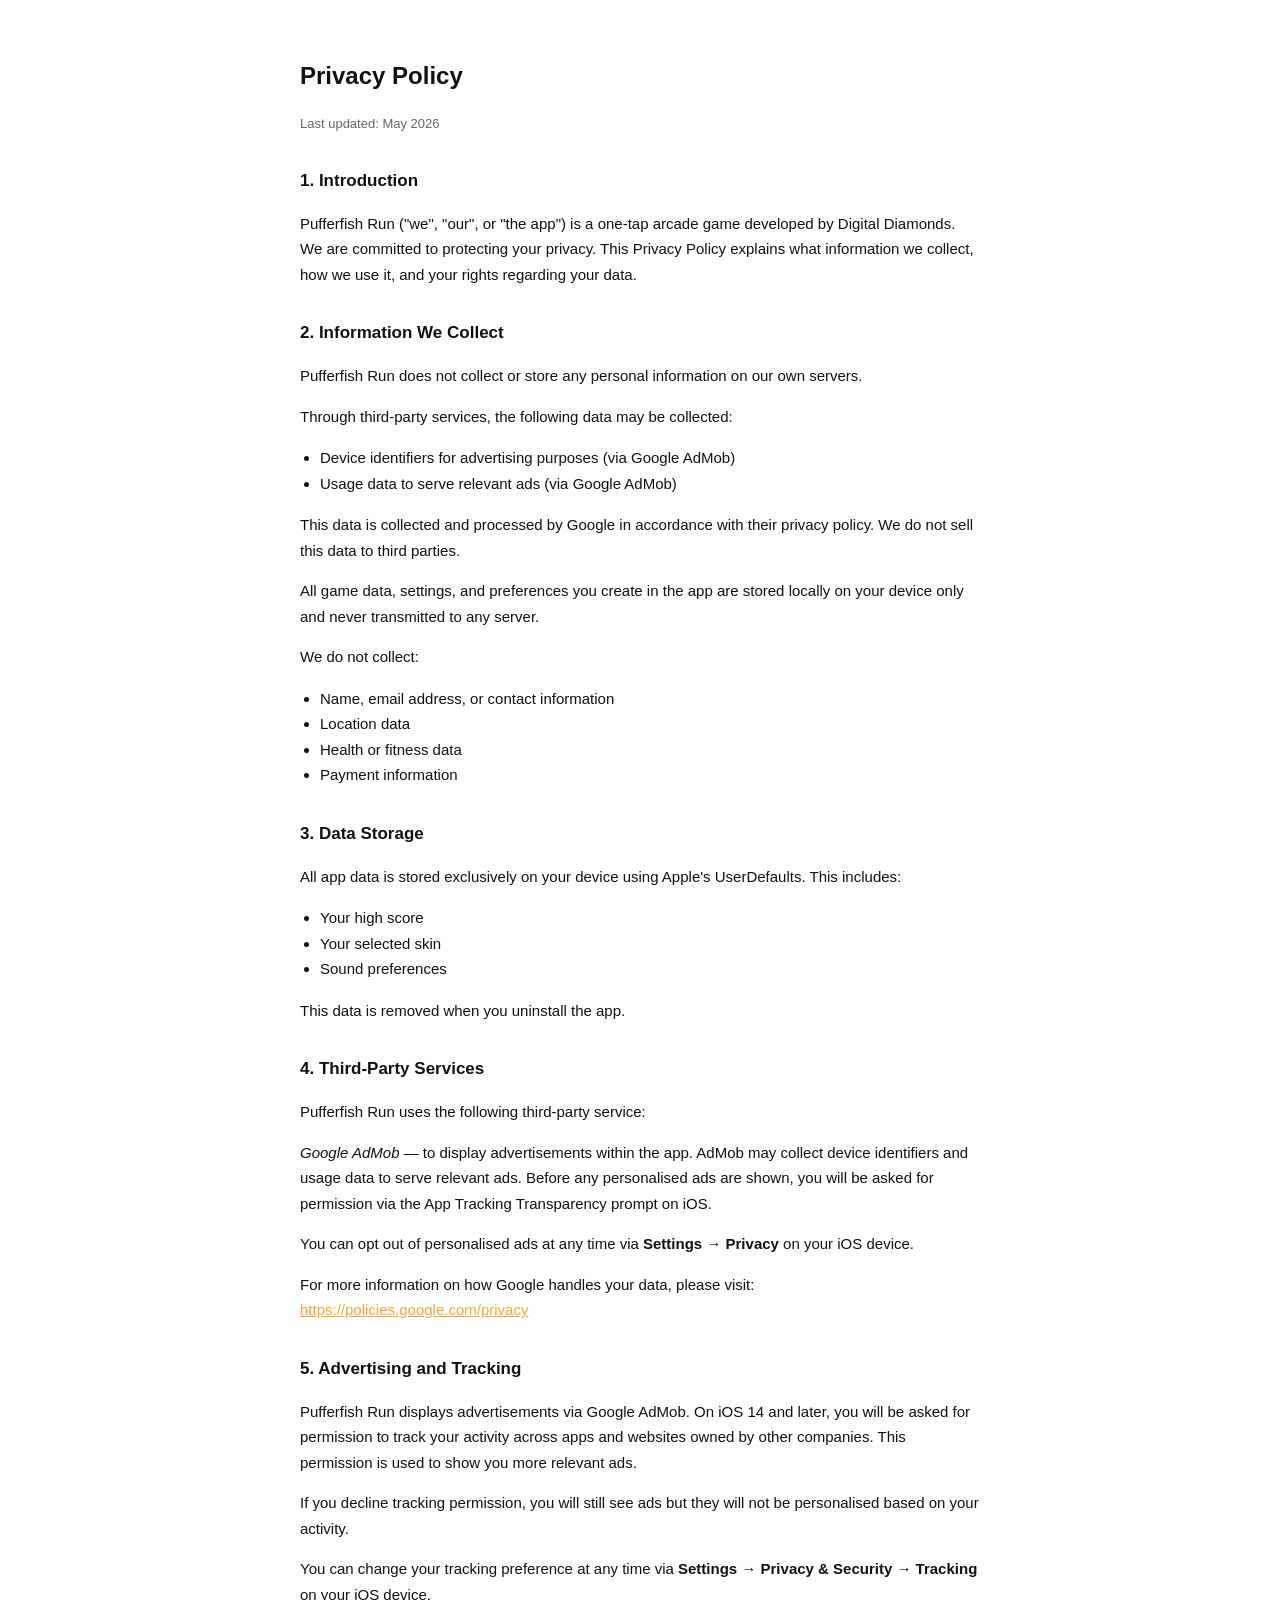
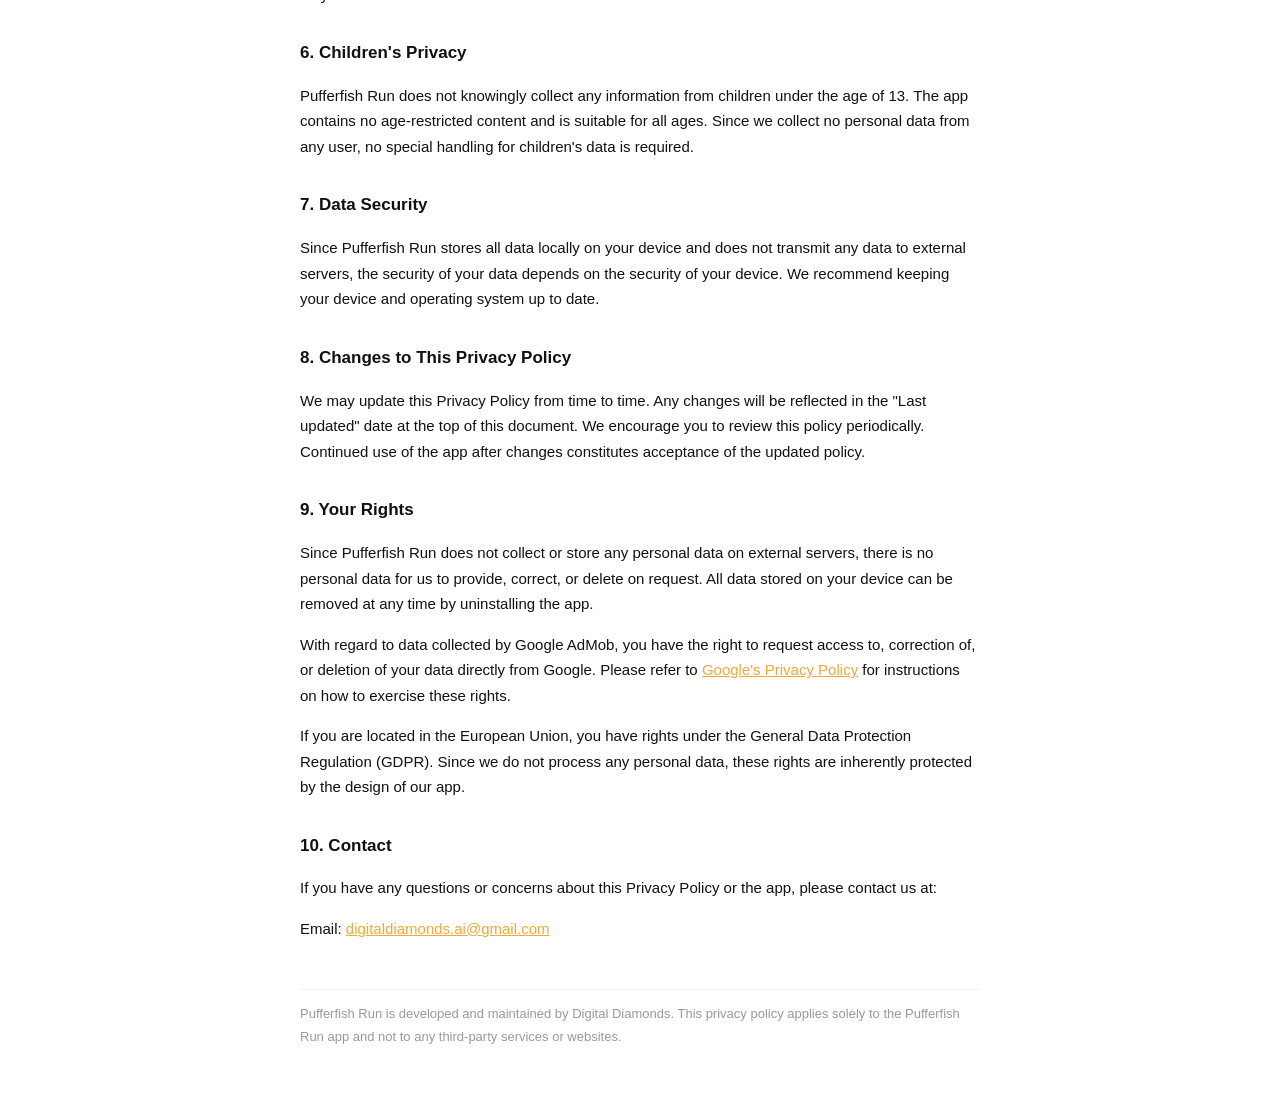
==== docs/index.html @ cb3c5f77 "added whole game" ====
<!DOCTYPE html>
<html lang="en">
<head>
  <meta charset="UTF-8">
  <meta name="viewport" content="width=device-width, initial-scale=1.0">
  <title>Pufferfish Run — Privacy Policy</title>
  <style>
    body {
      font-family: -apple-system, BlinkMacSystemFont, 'Helvetica Neue', sans-serif;
      max-width: 680px;
      margin: 0 auto;
      padding: 40px 24px;
      color: #111;
      line-height: 1.7;
    }
    h1 { font-size: 24px; font-weight: 600; }
    h2 { font-size: 17px; font-weight: 600; margin-top: 32px; }
    p, li { font-size: 15px; }
    ul { padding-left: 20px; }
    .meta { color: #666; font-size: 13px; margin-bottom: 32px; }
    a { color: #f4a832; }
  </style>
</head>
<body>
 
  <h1>Privacy Policy</h1>
  <p class="meta">Last updated: May 2026</p>
 
  <h2>1. Introduction</h2>
  <p>Pufferfish Run ("we", "our", or "the app") is a one-tap arcade game developed by Digital Diamonds. We are committed to protecting your privacy. This Privacy Policy explains what information we collect, how we use it, and your rights regarding your data.</p>
 
  <h2>2. Information We Collect</h2>
  <p>Pufferfish Run does not collect or store any personal information on our own servers.</p>
  <p>Through third-party services, the following data may be collected:</p>
  <ul>
    <li>Device identifiers for advertising purposes (via Google AdMob)</li>
    <li>Usage data to serve relevant ads (via Google AdMob)</li>
  </ul>
  <p>This data is collected and processed by Google in accordance with their privacy policy. We do not sell this data to third parties.</p>
  <p>All game data, settings, and preferences you create in the app are stored locally on your device only and never transmitted to any server.</p>
  <p>We do not collect:</p>
  <ul>
    <li>Name, email address, or contact information</li>
    <li>Location data</li>
    <li>Health or fitness data</li>
    <li>Payment information</li>
  </ul>
 
  <h2>3. Data Storage</h2>
  <p>All app data is stored exclusively on your device using Apple's UserDefaults. This includes:</p>
  <ul>
    <li>Your high score</li>
    <li>Your selected skin</li>
    <li>Sound preferences</li>
  </ul>
  <p>This data is removed when you uninstall the app.</p>
 
  <h2>4. Third-Party Services</h2>
  <p>Pufferfish Run uses the following third-party service:</p>
  <p><em>Google AdMob</em> — to display advertisements within the app. AdMob may collect device identifiers and usage data to serve relevant ads. Before any personalised ads are shown, you will be asked for permission via the App Tracking Transparency prompt on iOS.</p>
  <p>You can opt out of personalised ads at any time via <strong>Settings → Privacy</strong> on your iOS device.</p>
  <p>For more information on how Google handles your data, please visit: <a href="https://policies.google.com/privacy">https://policies.google.com/privacy</a></p>
 
  <h2>5. Advertising and Tracking</h2>
  <p>Pufferfish Run displays advertisements via Google AdMob. On iOS 14 and later, you will be asked for permission to track your activity across apps and websites owned by other companies. This permission is used to show you more relevant ads.</p>
  <p>If you decline tracking permission, you will still see ads but they will not be personalised based on your activity.</p>
  <p>You can change your tracking preference at any time via <strong>Settings → Privacy &amp; Security → Tracking</strong> on your iOS device.</p>
 
  <h2>6. Children's Privacy</h2>
  <p>Pufferfish Run does not knowingly collect any information from children under the age of 13. The app contains no age-restricted content and is suitable for all ages. Since we collect no personal data from any user, no special handling for children's data is required.</p>
 
  <h2>7. Data Security</h2>
  <p>Since Pufferfish Run stores all data locally on your device and does not transmit any data to external servers, the security of your data depends on the security of your device. We recommend keeping your device and operating system up to date.</p>
 
  <h2>8. Changes to This Privacy Policy</h2>
  <p>We may update this Privacy Policy from time to time. Any changes will be reflected in the "Last updated" date at the top of this document. We encourage you to review this policy periodically. Continued use of the app after changes constitutes acceptance of the updated policy.</p>
 
  <h2>9. Your Rights</h2>
  <p>Since Pufferfish Run does not collect or store any personal data on external servers, there is no personal data for us to provide, correct, or delete on request. All data stored on your device can be removed at any time by uninstalling the app.</p>
  <p>With regard to data collected by Google AdMob, you have the right to request access to, correction of, or deletion of your data directly from Google. Please refer to <a href="https://policies.google.com/privacy">Google's Privacy Policy</a> for instructions on how to exercise these rights.</p>
  <p>If you are located in the European Union, you have rights under the General Data Protection Regulation (GDPR). Since we do not process any personal data, these rights are inherently protected by the design of our app.</p>
 
  <h2>10. Contact</h2>
  <p>If you have any questions or concerns about this Privacy Policy or the app, please contact us at:</p>
  <p>Email: <a href="mailto:digitaldiamonds.ai@gmail.com">digitaldiamonds.ai@gmail.com</a></p>
 
  <hr style="margin-top: 48px; border: none; border-top: 1px solid #eee;">
  <p style="color: #999; font-size: 13px;">Pufferfish Run is developed and maintained by Digital Diamonds. This privacy policy applies solely to the Pufferfish Run app and not to any third-party services or websites.</p>
 
</body>
</html>
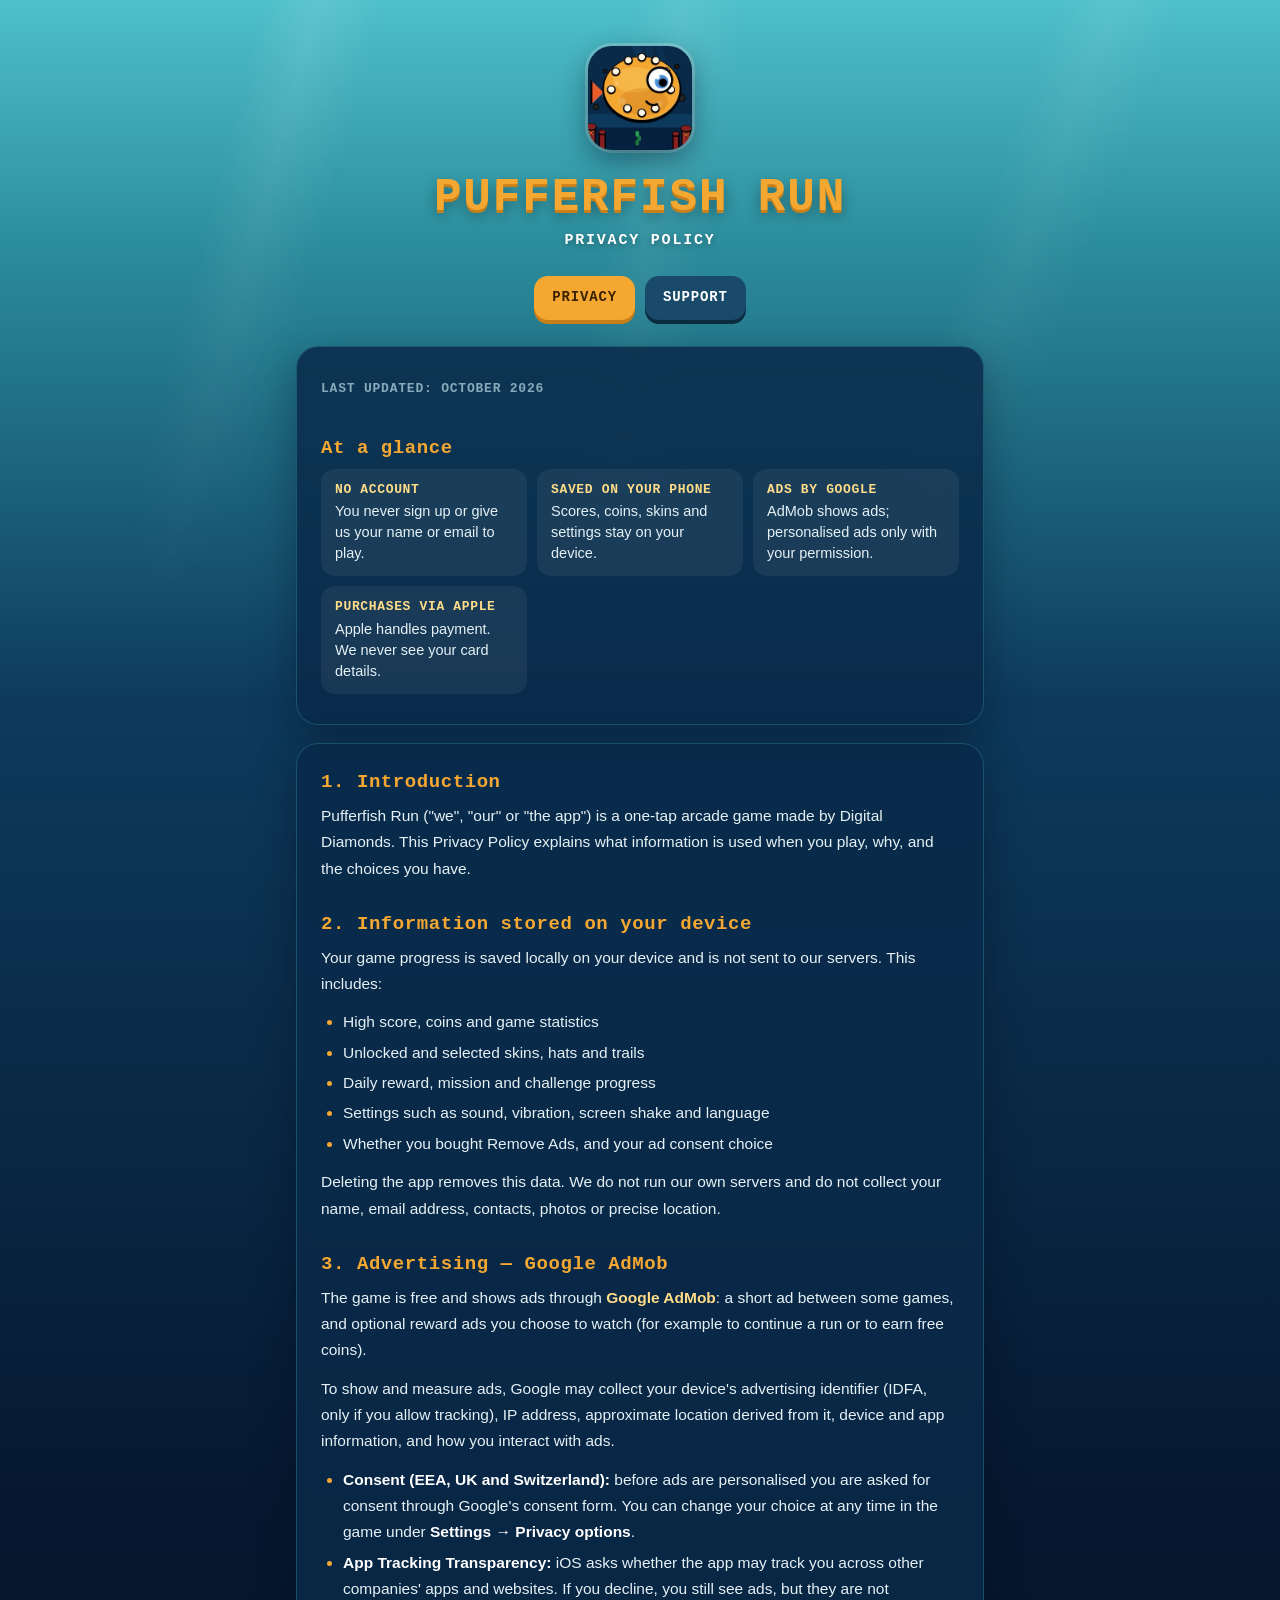
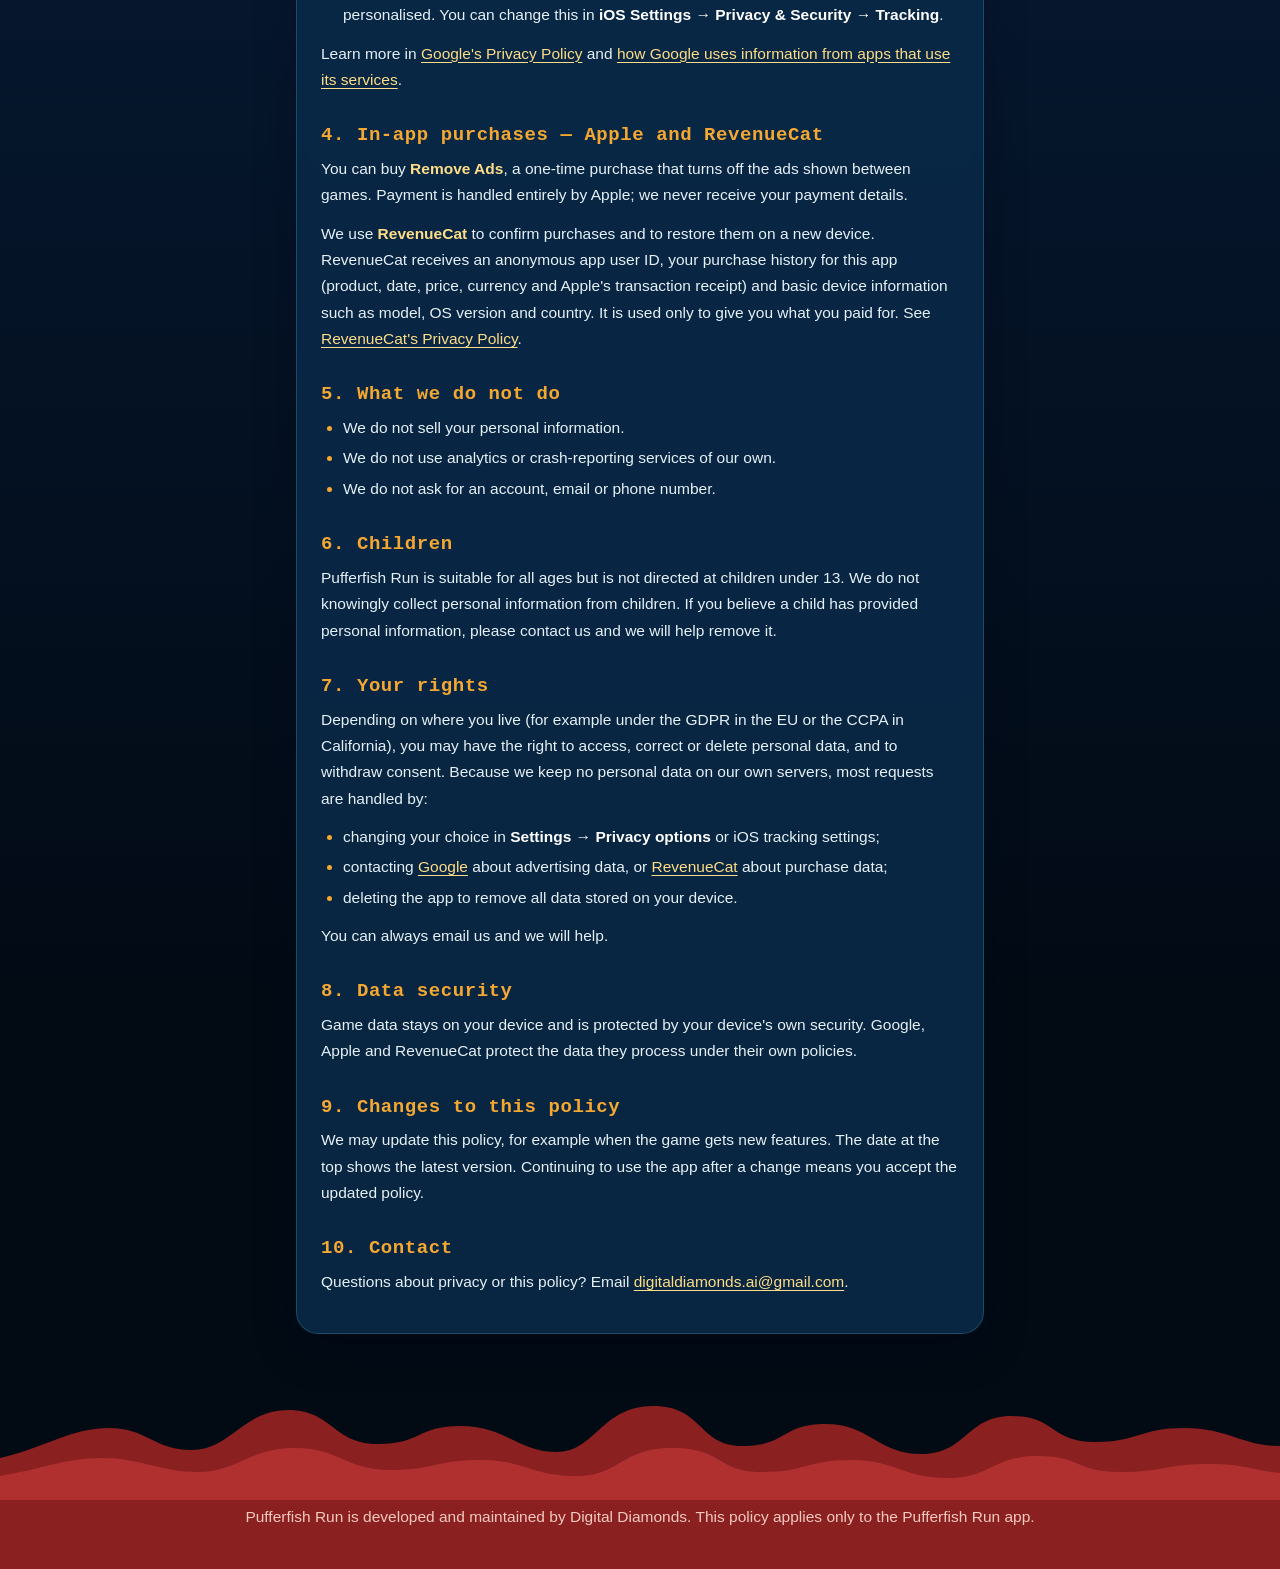
==== commit 98e58ce0: "restyle pages" ====
--- a/docs/index.html
+++ b/docs/index.html
@@ -3,89 +3,101 @@
 <head>
   <meta charset="UTF-8">
   <meta name="viewport" content="width=device-width, initial-scale=1.0">
+  <meta name="theme-color" content="#4ec0ca">
   <title>Pufferfish Run — Privacy Policy</title>
-  <style>
-    body {
-      font-family: -apple-system, BlinkMacSystemFont, 'Helvetica Neue', sans-serif;
-      max-width: 680px;
-      margin: 0 auto;
-      padding: 40px 24px;
-      color: #111;
-      line-height: 1.7;
-    }
-    h1 { font-size: 24px; font-weight: 600; }
-    h2 { font-size: 17px; font-weight: 600; margin-top: 32px; }
-    p, li { font-size: 15px; }
-    ul { padding-left: 20px; }
-    .meta { color: #666; font-size: 13px; margin-bottom: 32px; }
-    a { color: #f4a832; }
-  </style>
+  <meta name="description" content="Privacy Policy for Pufferfish Run, the one-tap arcade game by Digital Diamonds.">
+  <link rel="icon" href="assets/icon.jpg">
+  <link rel="apple-touch-icon" href="assets/icon.jpg">
+  <link rel="stylesheet" href="assets/style.css">
 </head>
 <body>
- 
-  <h1>Privacy Policy</h1>
-  <p class="meta">Last updated: May 2026</p>
- 
-  <h2>1. Introduction</h2>
-  <p>Pufferfish Run ("we", "our", or "the app") is a one-tap arcade game developed by Digital Diamonds. We are committed to protecting your privacy. This Privacy Policy explains what information we collect, how we use it, and your rights regarding your data.</p>
- 
-  <h2>2. Information We Collect</h2>
-  <p>Pufferfish Run does not collect or store any personal information on our own servers.</p>
-  <p>Through third-party services, the following data may be collected:</p>
-  <ul>
-    <li>Device identifiers for advertising purposes (via Google AdMob)</li>
-    <li>Usage data to serve relevant ads (via Google AdMob)</li>
-  </ul>
-  <p>This data is collected and processed by Google in accordance with their privacy policy. We do not sell this data to third parties.</p>
-  <p>All game data, settings, and preferences you create in the app are stored locally on your device only and never transmitted to any server.</p>
-  <p>We do not collect:</p>
-  <ul>
-    <li>Name, email address, or contact information</li>
-    <li>Location data</li>
-    <li>Health or fitness data</li>
-    <li>Payment information</li>
-  </ul>
- 
-  <h2>3. Data Storage</h2>
-  <p>All app data is stored exclusively on your device using Apple's UserDefaults. This includes:</p>
-  <ul>
-    <li>Your high score</li>
-    <li>Your selected skin</li>
-    <li>Sound preferences</li>
-  </ul>
-  <p>This data is removed when you uninstall the app.</p>
- 
-  <h2>4. Third-Party Services</h2>
-  <p>Pufferfish Run uses the following third-party service:</p>
-  <p><em>Google AdMob</em> — to display advertisements within the app. AdMob may collect device identifiers and usage data to serve relevant ads. Before any personalised ads are shown, you will be asked for permission via the App Tracking Transparency prompt on iOS.</p>
-  <p>You can opt out of personalised ads at any time via <strong>Settings → Privacy</strong> on your iOS device.</p>
-  <p>For more information on how Google handles your data, please visit: <a href="https://policies.google.com/privacy">https://policies.google.com/privacy</a></p>
- 
-  <h2>5. Advertising and Tracking</h2>
-  <p>Pufferfish Run displays advertisements via Google AdMob. On iOS 14 and later, you will be asked for permission to track your activity across apps and websites owned by other companies. This permission is used to show you more relevant ads.</p>
-  <p>If you decline tracking permission, you will still see ads but they will not be personalised based on your activity.</p>
-  <p>You can change your tracking preference at any time via <strong>Settings → Privacy &amp; Security → Tracking</strong> on your iOS device.</p>
- 
-  <h2>6. Children's Privacy</h2>
-  <p>Pufferfish Run does not knowingly collect any information from children under the age of 13. The app contains no age-restricted content and is suitable for all ages. Since we collect no personal data from any user, no special handling for children's data is required.</p>
- 
-  <h2>7. Data Security</h2>
-  <p>Since Pufferfish Run stores all data locally on your device and does not transmit any data to external servers, the security of your data depends on the security of your device. We recommend keeping your device and operating system up to date.</p>
- 
-  <h2>8. Changes to This Privacy Policy</h2>
-  <p>We may update this Privacy Policy from time to time. Any changes will be reflected in the "Last updated" date at the top of this document. We encourage you to review this policy periodically. Continued use of the app after changes constitutes acceptance of the updated policy.</p>
- 
-  <h2>9. Your Rights</h2>
-  <p>Since Pufferfish Run does not collect or store any personal data on external servers, there is no personal data for us to provide, correct, or delete on request. All data stored on your device can be removed at any time by uninstalling the app.</p>
-  <p>With regard to data collected by Google AdMob, you have the right to request access to, correction of, or deletion of your data directly from Google. Please refer to <a href="https://policies.google.com/privacy">Google's Privacy Policy</a> for instructions on how to exercise these rights.</p>
-  <p>If you are located in the European Union, you have rights under the General Data Protection Regulation (GDPR). Since we do not process any personal data, these rights are inherently protected by the design of our app.</p>
- 
-  <h2>10. Contact</h2>
-  <p>If you have any questions or concerns about this Privacy Policy or the app, please contact us at:</p>
-  <p>Email: <a href="mailto:digitaldiamonds.ai@gmail.com">digitaldiamonds.ai@gmail.com</a></p>
- 
-  <hr style="margin-top: 48px; border: none; border-top: 1px solid #eee;">
-  <p style="color: #999; font-size: 13px;">Pufferfish Run is developed and maintained by Digital Diamonds. This privacy policy applies solely to the Pufferfish Run app and not to any third-party services or websites.</p>
- 
+  <div class="bubbles" aria-hidden="true"><span></span><span></span><span></span><span></span><span></span><span></span><span></span><span></span></div>
+
+  <div class="page">
+    <header class="hero">
+      <img src="assets/icon.jpg" alt="Pufferfish Run app icon">
+      <h1 class="title">PUFFERFISH RUN</h1>
+      <p class="subtitle">PRIVACY POLICY</p>
+      <nav class="tabs" aria-label="Pages">
+        <a class="tab" href="./" aria-current="page">PRIVACY</a>
+        <a class="tab" href="support/">SUPPORT</a>
+      </nav>
+    </header>
+
+    <main>
+      <section class="panel">
+        <span class="meta">LAST UPDATED: OCTOBER 2026</span>
+        <h2>At a glance</h2>
+        <div class="glance">
+          <div><b>NO ACCOUNT</b>You never sign up or give us your name or email to play.</div>
+          <div><b>SAVED ON YOUR PHONE</b>Scores, coins, skins and settings stay on your device.</div>
+          <div><b>ADS BY GOOGLE</b>AdMob shows ads; personalised ads only with your permission.</div>
+          <div><b>PURCHASES VIA APPLE</b>Apple handles payment. We never see your card details.</div>
+        </div>
+      </section>
+
+      <section class="panel">
+        <h2>1. Introduction</h2>
+        <p>Pufferfish Run ("we", "our" or "the app") is a one-tap arcade game made by Digital Diamonds. This Privacy Policy explains what information is used when you play, why, and the choices you have.</p>
+
+        <h2>2. Information stored on your device</h2>
+        <p>Your game progress is saved locally on your device and is not sent to our servers. This includes:</p>
+        <ul>
+          <li>High score, coins and game statistics</li>
+          <li>Unlocked and selected skins, hats and trails</li>
+          <li>Daily reward, mission and challenge progress</li>
+          <li>Settings such as sound, vibration, screen shake and language</li>
+          <li>Whether you bought Remove Ads, and your ad consent choice</li>
+        </ul>
+        <p>Deleting the app removes this data. We do not run our own servers and do not collect your name, email address, contacts, photos or precise location.</p>
+
+        <h2>3. Advertising — Google AdMob</h2>
+        <p>The game is free and shows ads through <em>Google AdMob</em>: a short ad between some games, and optional reward ads you choose to watch (for example to continue a run or to earn free coins).</p>
+        <p>To show and measure ads, Google may collect your device's advertising identifier (IDFA, only if you allow tracking), IP address, approximate location derived from it, device and app information, and how you interact with ads.</p>
+        <ul>
+          <li><strong>Consent (EEA, UK and Switzerland):</strong> before ads are personalised you are asked for consent through Google's consent form. You can change your choice at any time in the game under <strong>Settings → Privacy options</strong>.</li>
+          <li><strong>App Tracking Transparency:</strong> iOS asks whether the app may track you across other companies' apps and websites. If you decline, you still see ads, but they are not personalised. You can change this in <strong>iOS Settings → Privacy &amp; Security → Tracking</strong>.</li>
+        </ul>
+        <p>Learn more in <a href="https://policies.google.com/privacy">Google's Privacy Policy</a> and <a href="https://policies.google.com/technologies/partner-sites">how Google uses information from apps that use its services</a>.</p>
+
+        <h2>4. In-app purchases — Apple and RevenueCat</h2>
+        <p>You can buy <em>Remove Ads</em>, a one-time purchase that turns off the ads shown between games. Payment is handled entirely by Apple; we never receive your payment details.</p>
+        <p>We use <em>RevenueCat</em> to confirm purchases and to restore them on a new device. RevenueCat receives an anonymous app user ID, your purchase history for this app (product, date, price, currency and Apple's transaction receipt) and basic device information such as model, OS version and country. It is used only to give you what you paid for. See <a href="https://www.revenuecat.com/privacy">RevenueCat's Privacy Policy</a>.</p>
+
+        <h2>5. What we do not do</h2>
+        <ul>
+          <li>We do not sell your personal information.</li>
+          <li>We do not use analytics or crash-reporting services of our own.</li>
+          <li>We do not ask for an account, email or phone number.</li>
+        </ul>
+
+        <h2>6. Children</h2>
+        <p>Pufferfish Run is suitable for all ages but is not directed at children under 13. We do not knowingly collect personal information from children. If you believe a child has provided personal information, please contact us and we will help remove it.</p>
+
+        <h2>7. Your rights</h2>
+        <p>Depending on where you live (for example under the GDPR in the EU or the CCPA in California), you may have the right to access, correct or delete personal data, and to withdraw consent. Because we keep no personal data on our own servers, most requests are handled by:</p>
+        <ul>
+          <li>changing your choice in <strong>Settings → Privacy options</strong> or iOS tracking settings;</li>
+          <li>contacting <a href="https://policies.google.com/privacy">Google</a> about advertising data, or <a href="https://www.revenuecat.com/privacy">RevenueCat</a> about purchase data;</li>
+          <li>deleting the app to remove all data stored on your device.</li>
+        </ul>
+        <p>You can always email us and we will help.</p>
+
+        <h2>8. Data security</h2>
+        <p>Game data stays on your device and is protected by your device's own security. Google, Apple and RevenueCat protect the data they process under their own policies.</p>
+
+        <h2>9. Changes to this policy</h2>
+        <p>We may update this policy, for example when the game gets new features. The date at the top shows the latest version. Continuing to use the app after a change means you accept the updated policy.</p>
+
+        <h2>10. Contact</h2>
+        <p>Questions about privacy or this policy? Email <a href="mailto:digitaldiamonds.ai@gmail.com">digitaldiamonds.ai@gmail.com</a>.</p>
+      </section>
+    </main>
+  </div>
+
+  <div class="reef" aria-hidden="true"></div>
+  <footer>
+    <p>Pufferfish Run is developed and maintained by Digital Diamonds. This policy applies only to the Pufferfish Run app.</p>
+  </footer>
 </body>
-</html>+</html>
--- a/docs/assets/style.css
+++ b/docs/assets/style.css
@@ -0,0 +1,272 @@
+/* Pufferfish Run — shared style for the privacy and support pages.
+   Colours come from the game (Constants.gd): ocean zones, panel blue, UI orange and gold. */
+:root {
+  --reef: #4ec0ca;
+  --kelp: #2a8a9a;
+  --open: #0d3a5c;
+  --deep: #061830;
+  --abyss: #020a14;
+  --panel: rgba(10, 42, 74, 0.86);
+  --panel-edge: rgba(93, 212, 221, 0.22);
+  --button: #1a4a6a;
+  --orange: #f4a832;
+  --orange-dark: #c9801a;
+  --gold: #ffdd88;
+  --coral: #b03030;
+  --coral-dark: #8b2020;
+  --text: #e6f1f5;
+  --muted: #88aabb;
+  --pixel: "Courier New", Courier, "Courier Prime", monospace;
+  --body: -apple-system, BlinkMacSystemFont, "Helvetica Neue", "Segoe UI", sans-serif;
+}
+
+* { box-sizing: border-box; }
+
+html { background: var(--abyss); }
+
+body {
+  margin: 0;
+  min-height: 100vh;
+  font-family: var(--body);
+  color: var(--text);
+  line-height: 1.7;
+  background: linear-gradient(180deg, var(--reef) 0px, var(--kelp) 260px, var(--open) 700px, var(--deep) 1500px, var(--abyss) 2600px);
+  position: relative;
+  overflow-x: hidden;
+}
+
+/* Light rays from the surface */
+body::before {
+  content: "";
+  position: absolute;
+  inset: 0 0 auto 0;
+  height: 620px;
+  pointer-events: none;
+  background:
+    linear-gradient(105deg, transparent 18%, rgba(255, 255, 255, 0.10) 22%, transparent 27%),
+    linear-gradient(98deg, transparent 46%, rgba(255, 255, 255, 0.08) 50%, transparent 55%),
+    linear-gradient(110deg, transparent 70%, rgba(255, 255, 255, 0.07) 74%, transparent 79%);
+  -webkit-mask-image: linear-gradient(180deg, #000 0%, transparent 100%);
+  mask-image: linear-gradient(180deg, #000 0%, transparent 100%);
+}
+
+/* Rising bubbles */
+.bubbles { position: fixed; inset: 0; pointer-events: none; overflow: hidden; z-index: 0; }
+.bubbles span {
+  position: absolute;
+  bottom: -40px;
+  border-radius: 50%;
+  border: 2px solid rgba(255, 255, 255, 0.45);
+  background: radial-gradient(circle at 32% 30%, rgba(255, 255, 255, 0.55) 0 18%, rgba(255, 255, 255, 0.08) 22%);
+  animation: rise linear infinite;
+}
+.bubbles span:nth-child(1) { left: 6%;  width: 14px; height: 14px; animation-duration: 13s; animation-delay: -2s; }
+.bubbles span:nth-child(2) { left: 18%; width: 8px;  height: 8px;  animation-duration: 9s;  animation-delay: -6s; }
+.bubbles span:nth-child(3) { left: 31%; width: 20px; height: 20px; animation-duration: 17s; animation-delay: -11s; }
+.bubbles span:nth-child(4) { left: 52%; width: 10px; height: 10px; animation-duration: 11s; animation-delay: -4s; }
+.bubbles span:nth-child(5) { left: 67%; width: 16px; height: 16px; animation-duration: 15s; animation-delay: -9s; }
+.bubbles span:nth-child(6) { left: 80%; width: 7px;  height: 7px;  animation-duration: 8s;  animation-delay: -1s; }
+.bubbles span:nth-child(7) { left: 91%; width: 12px; height: 12px; animation-duration: 12s; animation-delay: -7s; }
+.bubbles span:nth-child(8) { left: 43%; width: 6px;  height: 6px;  animation-duration: 10s; animation-delay: -3s; }
+@keyframes rise {
+  0%   { transform: translate(0, 0); opacity: 0; }
+  10%  { opacity: 1; }
+  50%  { transform: translate(12px, -55vh); }
+  100% { transform: translate(-6px, -112vh); opacity: 0.2; }
+}
+@media (prefers-reduced-motion: reduce) {
+  .bubbles span { animation: none; display: none; }
+}
+
+.page {
+  position: relative;
+  z-index: 1;
+  max-width: 720px;
+  margin: 0 auto;
+  padding: 28px 16px 0;
+}
+
+/* Header with the fish and the game title */
+.hero { text-align: center; padding: 18px 0 26px; }
+.hero img {
+  width: 104px;
+  height: 104px;
+  border-radius: 24px;
+  box-shadow: 0 10px 28px rgba(0, 20, 40, 0.45), 0 0 0 3px rgba(255, 255, 255, 0.25);
+  animation: bob 3.2s ease-in-out infinite;
+}
+@keyframes bob { 50% { transform: translateY(-7px) rotate(-2deg); } }
+@media (prefers-reduced-motion: reduce) { .hero img { animation: none; } }
+
+.title {
+  font-family: var(--pixel);
+  font-weight: 700;
+  letter-spacing: 0.04em;
+  margin: 16px 0 2px;
+  font-size: clamp(30px, 8vw, 46px);
+  line-height: 1.05;
+  color: var(--orange);
+  text-shadow: 0 3px 0 var(--orange-dark), 0 6px 14px rgba(0, 0, 0, 0.35);
+}
+.subtitle {
+  font-family: var(--pixel);
+  font-weight: 700;
+  font-size: 15px;
+  letter-spacing: 0.12em;
+  color: #fff;
+  margin: 6px 0 0;
+  text-shadow: 0 2px 6px rgba(0, 0, 0, 0.35);
+}
+
+/* Tabs between the two pages, styled like the game's buttons */
+.tabs { display: flex; gap: 10px; justify-content: center; margin: 22px 0 0; flex-wrap: wrap; }
+.tab {
+  font-family: var(--pixel);
+  font-weight: 700;
+  font-size: 14px;
+  letter-spacing: 0.06em;
+  text-decoration: none;
+  color: #fff;
+  background: var(--button);
+  padding: 10px 18px;
+  border-radius: 14px;
+  box-shadow: 0 4px 0 #0c2c42;
+  transition: transform 0.12s ease;
+}
+.tab:hover { transform: translateY(-2px); }
+.tab[aria-current="page"] { background: var(--orange); color: #3a2200; box-shadow: 0 4px 0 var(--orange-dark); }
+
+/* Content panels */
+.panel {
+  background: var(--panel);
+  border: 1px solid var(--panel-edge);
+  border-radius: 22px;
+  padding: 26px 24px;
+  margin: 0 0 18px;
+  box-shadow: 0 14px 40px rgba(0, 10, 25, 0.35);
+  -webkit-backdrop-filter: blur(6px);
+  backdrop-filter: blur(6px);
+}
+
+h2 {
+  font-family: var(--pixel);
+  font-weight: 700;
+  font-size: 19px;
+  letter-spacing: 0.03em;
+  color: var(--orange);
+  margin: 30px 0 8px;
+  line-height: 1.3;
+}
+.panel > h2:first-child { margin-top: 0; }
+h3 { font-size: 15px; color: var(--gold); margin: 18px 0 4px; }
+
+p, li { font-size: 15.5px; }
+p { margin: 0 0 12px; }
+ul { padding-left: 22px; margin: 0 0 12px; }
+li { margin: 4px 0; }
+li::marker { color: var(--orange); }
+strong { color: #fff; }
+em { color: var(--gold); font-style: normal; font-weight: 600; }
+
+a { color: var(--gold); text-underline-offset: 3px; }
+a:hover { color: var(--orange); }
+
+.meta {
+  display: inline-block;
+  font-family: var(--pixel);
+  font-weight: 700;
+  font-size: 13px;
+  color: var(--muted);
+  letter-spacing: 0.06em;
+  margin-bottom: 6px;
+}
+
+/* Small "at a glance" list on the privacy page */
+.glance { display: grid; grid-template-columns: repeat(auto-fit, minmax(190px, 1fr)); gap: 10px; margin: 6px 0 4px; }
+.glance div {
+  background: rgba(255, 255, 255, 0.06);
+  border-radius: 14px;
+  padding: 12px 14px;
+  font-size: 14.5px;
+  line-height: 1.45;
+}
+.glance b { display: block; font-family: var(--pixel); color: var(--gold); font-size: 13px; letter-spacing: 0.05em; margin-bottom: 2px; }
+
+/* FAQ accordions on the support page */
+details {
+  background: rgba(255, 255, 255, 0.05);
+  border-radius: 14px;
+  margin: 0 0 10px;
+  border: 1px solid rgba(255, 255, 255, 0.06);
+}
+details[open] { background: rgba(255, 255, 255, 0.08); }
+summary {
+  cursor: pointer;
+  list-style: none;
+  padding: 14px 46px 14px 16px;
+  font-weight: 650;
+  color: #fff;
+  position: relative;
+  font-size: 15.5px;
+  line-height: 1.4;
+}
+summary::-webkit-details-marker { display: none; }
+summary::after {
+  content: "+";
+  position: absolute;
+  right: 16px;
+  top: 50%;
+  transform: translateY(-50%);
+  width: 24px;
+  height: 24px;
+  border-radius: 50%;
+  background: var(--orange);
+  color: #3a2200;
+  font: 700 18px/24px var(--pixel);
+  text-align: center;
+}
+details[open] summary::after { content: "–"; }
+details > div { padding: 0 16px 6px; color: #d5e6ee; }
+
+/* Big orange call-to-action, like the PLAY button */
+.cta {
+  display: inline-block;
+  font-family: var(--pixel);
+  font-weight: 700;
+  font-size: 17px;
+  letter-spacing: 0.06em;
+  text-decoration: none;
+  color: #3a2200;
+  background: var(--orange);
+  padding: 13px 24px;
+  border-radius: 16px;
+  box-shadow: 0 5px 0 var(--orange-dark), 0 10px 22px rgba(0, 0, 0, 0.3);
+  transition: transform 0.12s ease;
+  word-break: break-all;
+}
+.cta:hover { color: #3a2200; transform: translateY(-2px); }
+.help { text-align: center; }
+
+/* Coral reef along the bottom */
+.reef {
+  position: relative;
+  z-index: 1;
+  margin-top: 46px;
+  height: 120px;
+  background: url("data:image/svg+xml,%3Csvg xmlns='http://www.w3.org/2000/svg' viewBox='0 0 400 120' preserveAspectRatio='none'%3E%3Cpath fill='%238b2020' d='M0 120V78c14-10 22-30 34-30s14 22 26 22 16-40 30-40 14 34 28 34 12-18 26-18 18 26 30 26 14-46 30-46 14 40 28 40 12-22 26-22 16 30 30 30 14-38 28-38 12 26 26 26 14-14 28-14 18 18 30 18V120z'/%3E%3Cpath fill='%23b03030' d='M0 120V96c12-6 20-18 32-18s18 14 30 14 16-24 30-24 16 22 30 22 14-10 28-10 16 16 30 16 14-28 30-28 14 24 28 24 14-12 28-12 16 18 30 18 14-22 28-22 12 16 26 16 14-8 28-8 14 10 30 10V120z'/%3E%3C/svg%3E") bottom / 100% 100% no-repeat;
+}
+footer {
+  position: relative;
+  z-index: 1;
+  background: var(--coral-dark);
+  text-align: center;
+  padding: 4px 16px 26px;
+  font-size: 13px;
+  color: #f3c9c0;
+}
+footer a { color: var(--gold); }
+
+@media (max-width: 480px) {
+  .panel { padding: 20px 16px; border-radius: 18px; }
+  h2 { font-size: 17px; }
+}
